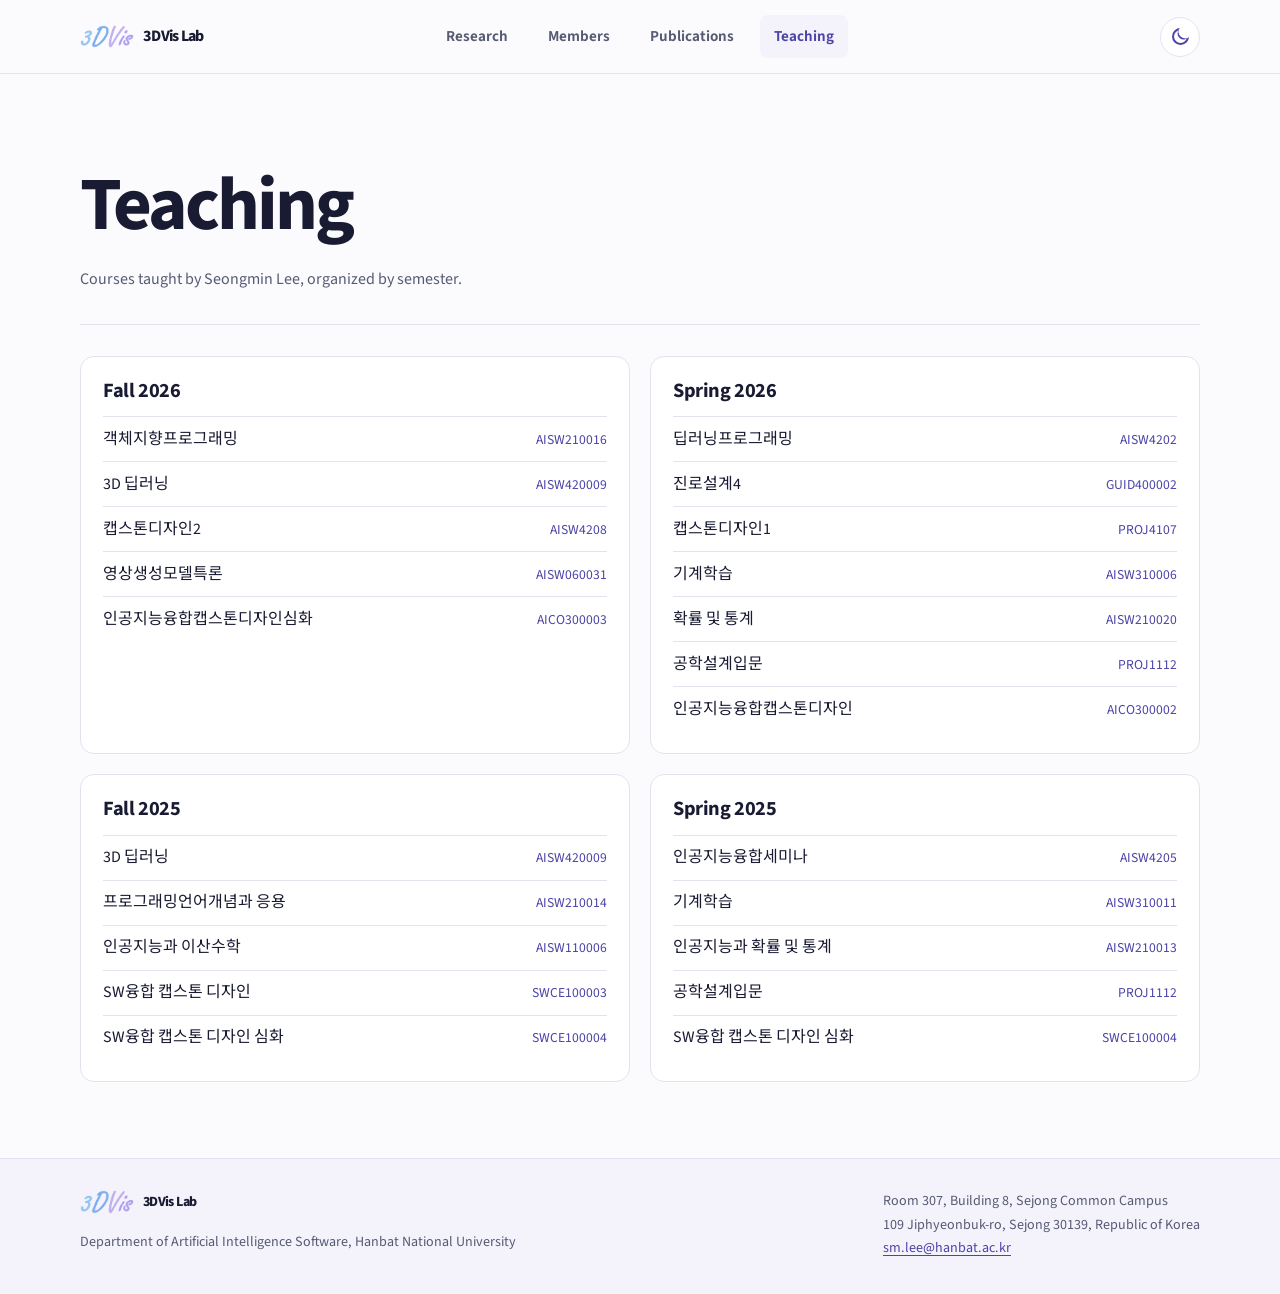
==== lectures.html @ ed3ed3d4 "Add Noto Sans KR and fix narrow mobile navigation" ====
<!doctype html>
<html lang="en" data-theme="light">
<head>
  <meta charset="utf-8">
  <meta name="viewport" content="width=device-width, initial-scale=1">
  <meta name="description" content="Courses taught by Seongmin Lee at Hanbat National University, organized by semester.">
  <meta name="theme-color" content="#fbfbfe">
  <title>Teaching | 3DVis Lab · Hanbat National University</title>
  <link rel="icon" href="./logo.png" type="image/png">
  <link rel="stylesheet" href="./site.css?v=source-sans-3-2">
  <script>try{if(localStorage.getItem('3dvis-theme')==='dark')document.documentElement.dataset.theme='dark'}catch{}</script>
  <script src="./site.js?v=en-1" defer></script>
</head>
<body>
  <a class="skip" href="#main">Skip to main content</a>
  <header class="site-header">
    <div class="wrap header-inner">
      <a class="brand" href="./" aria-label="3DVis Lab home"><img src="./logo.png" alt="" width="59" height="26"><span>3DVis Lab</span></a>
      <nav class="primary-nav" aria-label="Main navigation"><a href="./research.html">Research</a><a href="./members.html">Members</a><a href="./publications.html">Publications</a><a href="./lectures.html" aria-current="page">Teaching</a></nav>
      <button class="theme-toggle" type="button" aria-label="Switch to dark theme" aria-pressed="false"><span aria-hidden="true" class="theme-icon"></span></button>
    </div>
  </header>
  <main id="main">
    <div class="wrap inner-page">
      <div class="page-heading"><h1>Teaching</h1><p>Courses taught by Seongmin Lee, organized by semester.</p></div>
      <div class="term-grid"><section class="term"><h2>Fall 2026</h2><ul><li><span lang="ko">객체지향프로그래밍</span><code>AISW210016</code></li><li><span lang="ko">3D 딥러닝</span><code>AISW420009</code></li><li><span lang="ko">캡스톤디자인2</span><code>AISW4208</code></li><li><span lang="ko">영상생성모델특론</span><code>AISW060031</code></li><li><span lang="ko">인공지능융합캡스톤디자인심화</span><code>AICO300003</code></li></ul></section><section class="term"><h2>Spring 2026</h2><ul><li><span lang="ko">딥러닝프로그래밍</span><code>AISW4202</code></li><li><span lang="ko">진로설계4</span><code>GUID400002</code></li><li><span lang="ko">캡스톤디자인1</span><code>PROJ4107</code></li><li><span lang="ko">기계학습</span><code>AISW310006</code></li><li><span lang="ko">확률 및 통계</span><code>AISW210020</code></li><li><span lang="ko">공학설계입문</span><code>PROJ1112</code></li><li><span lang="ko">인공지능융합캡스톤디자인</span><code>AICO300002</code></li></ul></section><section class="term"><h2>Fall 2025</h2><ul><li><span lang="ko">3D 딥러닝</span><code>AISW420009</code></li><li><span lang="ko">프로그래밍언어개념과 응용</span><code>AISW210014</code></li><li><span lang="ko">인공지능과 이산수학</span><code>AISW110006</code></li><li><span lang="ko">SW융합 캡스톤 디자인</span><code>SWCE100003</code></li><li><span lang="ko">SW융합 캡스톤 디자인 심화</span><code>SWCE100004</code></li></ul></section><section class="term"><h2>Spring 2025</h2><ul><li><span lang="ko">인공지능융합세미나</span><code>AISW4205</code></li><li><span lang="ko">기계학습</span><code>AISW310011</code></li><li><span lang="ko">인공지능과 확률 및 통계</span><code>AISW210013</code></li><li><span lang="ko">공학설계입문</span><code>PROJ1112</code></li><li><span lang="ko">SW융합 캡스톤 디자인 심화</span><code>SWCE100004</code></li></ul></section></div>
    </div></main>
  <footer class="site-footer" id="contact">
    <div class="wrap footer-inner">
      <div><a href="./" class="brand"><img src="./logo.png" alt="" width="59" height="26"><span>3DVis Lab</span></a><p>Department of Artificial Intelligence Software, Hanbat National University</p></div>
      <address>Room 307, Building 8, Sejong Common Campus<br>109 Jiphyeonbuk-ro, Sejong 30139, Republic of Korea<br><a href="mailto:sm.lee@hanbat.ac.kr">sm.lee@hanbat.ac.kr</a></address>
    </div>
  </footer>
</body>
</html>
---- site.css ----
/* Korean glyphs used by the current course and project titles. */
@font-face {
  font-family: "Noto Sans KR";
  src: url("./noto-sans-kr.woff2") format("woff2");
  font-style: normal;
  font-weight: 400 800;
  font-display: swap;
  unicode-range: U+1100-11FF, U+3130-318F, U+AC00-D7AF;
}

@font-face {
  font-family: "Source Sans 3";
  src: url("./source-sans-3.woff2") format("woff2");
  font-style: normal;
  font-weight: 200 900;
  font-display: swap;
}

:root {
  color-scheme: light;
  --page: #fbfbfe;
  --surface: #fff;
  --panel: #f4f3fc;
  --accent-panel: #eae5fc;
  --ink: #191b32;
  --muted: #565b73;
  --line: #e2e3ef;
  --accent: #4c44a8;
  --accent-strong: #433a98;
  --primary-fg: #fff;
  --gradient: linear-gradient(100deg,#386bb5,#6743ad 92%);
  --focus: #644dcc;
  --header: rgba(251,251,254,.94);
}
:root[data-theme="dark"] {
  color-scheme: dark;
  --page: #141525;
  --surface: #1c1e33;
  --panel: #22233b;
  --accent-panel: #30294d;
  --ink: #f3f2ff;
  --muted: #b9bbd2;
  --line: #343750;
  --accent: #c8bafc;
  --accent-strong: #aea0ee;
  --primary-fg: #1e183a;
  --gradient: linear-gradient(100deg,#9dc8ff,#c0a5ff 92%);
  --focus: #a9a1f6;
  --header: rgba(20,21,37,.94);
}
* { box-sizing: border-box; }
[hidden] { display: none !important; }
html { scroll-padding-top: 90px; }
body { margin: 0; min-height: 100vh; display: flex; flex-direction: column; background: var(--page); color: var(--ink); font: 1rem/1.65 "Source Sans 3", "Noto Sans KR", "Apple SD Gothic Neo", "Malgun Gothic", sans-serif; }
main { flex: 1; }
img { display: block; max-width: 100%; }
button, input, select { font: inherit; }
button { cursor: pointer; }
a { color: var(--accent); text-underline-offset: .22em; }
a:hover { color: var(--accent-strong); }
:focus-visible { outline: 3px solid var(--focus); outline-offset: 4px; }
h1,h2,h3,p { margin: 0; }
h1,h2,h3 { line-height: 1.22; letter-spacing: -.02em; }
h2 { font-size: clamp(1.42rem, 2.8vw, 1.9rem); }
.wrap { width: min(1120px, calc(100% - 80px)); margin-inline: auto; }
.skip { position: absolute; z-index: 10; left: 1rem; top: 1rem; transform: translateY(-160%); padding: .65rem 1rem; background: var(--surface); }
.skip:focus { transform: none; }
.site-header { position: sticky; top: 0; z-index: 2; background: var(--header); border-bottom: 1px solid var(--line); backdrop-filter: blur(12px); }
.header-inner { min-height: 73px; display: grid; grid-template-columns: 1fr auto 1fr; align-items: center; gap: 24px; }
.brand { display: inline-flex; align-items: center; justify-self: start; gap: 9px; width: max-content; color: var(--ink); font-weight: 750; text-decoration: none; letter-spacing: -.045em; white-space: nowrap; }
.brand img { width: 54px; height: auto; }
.primary-nav { display: flex; align-items: center; gap: 12px; }
.primary-nav a { padding: 9px 14px; border-radius: 8px; color: var(--muted); font-size: .95rem; font-weight: 650; text-decoration: none; white-space: nowrap; }
.primary-nav a:hover,.primary-nav a[aria-current] { background: var(--panel); color: var(--accent); }
.theme-toggle { justify-self: end; width: 40px; height: 40px; display: grid; place-items: center; border: 1px solid var(--line); border-radius: 50%; background: var(--surface); color: var(--accent); }
.theme-toggle:hover { background: var(--panel); }
.theme-icon { width: 17px; height: 17px; border: 2px solid currentColor; border-radius: 50%; position: relative; }
[data-theme="light"] .theme-icon::after { content: ""; position: absolute; inset: -5px -4px 3px 4px; border-radius: 50%; background: var(--surface); border-bottom: 2px solid currentColor; transform: rotate(41deg); }
[data-theme="light"] .theme-toggle:hover .theme-icon::after { background: var(--panel); }
[data-theme="dark"] .theme-icon { width: 11px; height: 11px; box-shadow: 0 -9px 0 -4px, 0 9px 0 -4px, 9px 0 0 -4px,-9px 0 0 -4px,6px 6px 0 -4px,-6px 6px 0 -4px,6px -6px 0 -4px,-6px -6px 0 -4px; }
.hero { display: grid; grid-template-columns: 1fr .99fr; align-items: center; gap: clamp(24px,4.4vw,62px); padding-block: clamp(60px,7vw,104px) clamp(54px,7vw,90px); }
.hero-content { padding-block: .75rem; }
.eyebrow { display: flex; align-items: center; gap: 10px; margin-bottom: 1rem; color: var(--accent); font-size: .82rem; font-weight: 750; letter-spacing: .115em; text-transform: uppercase; }
.rule { width: 26px; height: 2px; background: var(--accent-strong); }
.hero h1 { font-size: clamp(3.1rem,6.75vw,6.45rem); line-height: .975; letter-spacing: -.05em; font-weight: 700; }
.hero h1 span { color: var(--accent); background: var(--gradient); -webkit-background-clip: text; background-clip: text; -webkit-text-fill-color: transparent; }
.hero-copy { max-width: 31rem; margin-top: 1.6rem; color: var(--muted); font-size: clamp(1rem,1.2vw,1.125rem); word-break: keep-all; }
.hero-actions { margin-top: 1.6rem; display: flex; flex-wrap: wrap; gap: 10px; }
.button { display: inline-flex; align-items: center; justify-content: center; min-height: 44px; padding: .6rem 1.08rem; border: 1px solid var(--line); border-radius: 8px; background: var(--surface); color: var(--ink); font-size: .94rem; font-weight: 700; text-decoration: none; }
.button:hover { background: var(--panel); }
.button-primary { color: var(--primary-fg); background: var(--accent); border-color: transparent; }
.button-primary:hover { color: var(--primary-fg); background: var(--accent-strong); }
.hero-art { overflow: hidden; border-radius: 20px; border: 1px solid var(--line); background: var(--panel); }
.hero-art img { width: 100%; height: auto; }
[data-theme="dark"] .hero-art img { filter: brightness(.85) saturate(.92); }
.home-section { padding-block: 33px 42px; border-top: 1px solid var(--line); }
.section-head { display: flex; gap: 1rem; justify-content: space-between; align-items: baseline; margin-bottom: 22px; }
.text-link { font-size: .9rem; font-weight: 700; color: var(--accent); text-underline-offset: .25em; text-decoration: none; }
.text-link:hover { text-decoration: underline; }
.research-grid { display: grid; grid-template-columns: repeat(3,minmax(0,1fr)); gap: 18px; }
.research-card,.feature-card,.term,.profile,.student-card { border: 1px solid var(--line); border-radius: 14px; background: var(--surface); overflow: hidden; }
.research-card img,.feature-card img { width: 100%; height: auto; aspect-ratio: 2.24; object-fit: cover; }
.research-card > div,.feature-card > div { padding: 17px 18px 20px; }
.research-card h2,.research-card h3,.feature-card h3 { font-size: 1.13rem; }
.research-card h2 + p,.research-card h3 + p { color: var(--muted); font-size: .95rem; margin-top: .5rem; word-break: keep-all; }
.overline { color: var(--accent); margin-bottom: .4rem; font-size: .8rem; letter-spacing: .035em; font-weight: 700; }
.feature-card h3 a { color: var(--ink); text-decoration: none; }
.feature-card h3 a:hover { color: var(--accent); text-decoration: underline; }
.home-bottom { display: grid; grid-template-columns: 1.55fr 1fr; align-items: start; gap: 36px; }
.news-list,.student-grid,.term ul { margin: 0; padding: 0; list-style: none; }
.news-list li { display: grid; grid-template-columns: 78px 1fr; align-items: baseline; gap: 1rem; padding-block: 10px; border-bottom: 1px solid var(--line); }
.news-list time { color: var(--accent); font-weight: 700; font-size: .9rem; }
.callout { padding: 24px; background: var(--panel); border: 1px solid var(--line); border-radius: 14px; }
.callout h2 { font-size: 1.25rem; }
.callout p { margin-block: .65rem; color: var(--muted); }
.site-footer { margin-top: 32px; border-top: 1px solid var(--line); background: var(--panel); color: var(--muted); }
.footer-inner { display: flex; align-items: start; justify-content: space-between; gap: 24px; padding-block: 31px 34px; font-size: .88rem; }
.footer-inner p { margin-top: .55rem; }
.footer-inner address { font-style: normal; }
.inner-page { padding-block: clamp(46px,7vw,86px) 44px; }
.page-heading { padding-bottom: 31px; margin-bottom: 31px; border-bottom: 1px solid var(--line); }
.page-heading .eyebrow { margin-bottom: .55rem; }
.page-heading h1 { font-size: clamp(2.55rem,6vw,4.7rem); letter-spacing: -.04em; }
.page-heading > p:last-child { margin-top: .9rem; max-width: 46rem; color: var(--muted); word-break: keep-all; }
.project-section,.team-section { margin-top: 39px; }
.project-section > h2,.subhead { margin-bottom: .9rem; font-size: 1.38rem; }
.callout.project-section > h2 { margin-bottom: 0; }
.profile { padding: clamp(19px,4vw,35px); }
.profile-header { display: flex; align-items: center; gap: clamp(12px,3vw,30px); }
.profile-photo { flex: 0 0 auto; width: clamp(74px,20vw,148px); height: auto; border: 1px solid var(--line); border-radius: 10px; }
.profile-header h3 + p { margin-top: .45rem; }
.profile-bio { margin-top: clamp(18px,3vw,28px); padding-top: clamp(16px,2.75vw,24px); border-top: 1px solid var(--line); }
.profile h3 { font-size: 2.1rem; }

.profile p + p { margin-top: .6rem; }
.inline-links { display: flex; flex-wrap: wrap; gap: .55rem 1rem; margin-top: .8rem; font-weight: 650; font-size: .9rem; }
.profile details { margin-top: .9rem; }
.profile summary { cursor: pointer; color: var(--accent); font-size: .85rem; font-weight: 750; letter-spacing: .015em; }
.profile-records { list-style: none; padding: 0; padding-inline-start: 1.25rem; margin: .2rem 0 1.12rem; }
.profile-records li { display: flex; flex-wrap: wrap; align-items: baseline; justify-content: space-between; gap: .15rem 1rem; padding-block: .55rem; }
.profile-records li + li { border-top: 1px solid var(--line); }
.profile-date { margin-left: auto; color: var(--muted); font-size: .9rem; white-space: nowrap; }
.student-grid { display: grid; grid-template-columns: repeat(3,minmax(0,1fr)); gap: 12px; }
.student-card { display: flex; gap: .85rem; align-items: center; padding: .85rem 1rem; }
.student-card p { color: var(--muted); font-size: .88rem; margin-top: .2rem; }
.monogram { display: grid; place-items: center; flex: 0 0 42px; height: 42px; border-radius: 50%; color: var(--accent); background: var(--accent-panel); font-size: 1rem; font-weight: 750; }
.term-grid { display: grid; grid-template-columns: repeat(2,minmax(0,1fr)); gap: 20px; }
.term { padding: 22px; }
.term h2 { font-size: 1.27rem; margin-bottom: .8rem; }
.term li { display: flex; gap: .7rem; justify-content: space-between; align-items: baseline; padding-block: .55rem; border-top: 1px solid var(--line); }
.term code { font-family: inherit; font-variant-numeric: tabular-nums; color: var(--accent); font-size: .85rem; white-space: nowrap; }
.publication-controls { padding: 20px; background: var(--surface); border: 1px solid var(--line); border-radius: 13px; }
.control-grid { display: grid; grid-template-columns: minmax(0,2.4fr) repeat(3,minmax(0,1fr)); gap: 12px; }
.control-grid label,.topic-field legend { color: var(--muted); font-weight: 700; font-size: .9rem; }
.control-grid input,.control-grid select { width: 100%; min-height: 43px; display: block; margin-top: .25rem; background: var(--page); color: var(--ink); border: 1px solid var(--line); border-radius: 7px; padding: .5rem .65rem; font-size: .93rem; }
.control-grid select { appearance: none; padding-right: 1.75rem; background-image: linear-gradient(45deg,transparent 50%,var(--muted) 50%),linear-gradient(135deg,var(--muted) 50%,transparent 50%); background-position: calc(100% - 13px) 52%,calc(100% - 8px) 52%; background-size: 5px 5px; background-repeat: no-repeat; }
.topic-field { margin: 14px 0 0; padding: 0; border: 0; }
.chips { display: flex; flex-wrap: wrap; gap: 7px; margin-top: .35rem; }
.chips button { background: var(--panel); color: var(--ink); padding: .33rem .72rem; border: 1px solid var(--line); border-radius: 30px; font-size: .88rem; font-weight: 650; }
.chips button:hover { color: var(--accent); border-color: var(--accent); }
.chips button[aria-pressed="true"] { color: var(--primary-fg); background: var(--accent); border-color: var(--accent); }
.results-header { min-height: 52px; display: flex; gap: 1rem; justify-content: space-between; align-items: center; color: var(--muted); font-size: .9rem; }
#publication-reset { background: none; border: 0; padding: .35rem 0; }
.publication-group h2 { margin-block: .6rem .65rem; font-size: 1.28rem; }
.publication-group + .publication-group { margin-top: 28px; }
.publication-record { display: grid; grid-template-columns: 135px minmax(0,1fr); align-items: start; gap: 17px; padding: 17px 0; border-top: 1px solid var(--line); }
.publication-record img { width: 100%; height: auto; border: 1px solid var(--line); border-radius: 8px; }
.publication-record h3 { font-size: 1.14rem; line-height: 1.35; overflow-wrap: anywhere; }
.publication-record h3 a { color: var(--ink); text-decoration: none; }
.publication-record h3 a:hover { color: var(--accent); text-decoration: underline; }
.publication-record p { margin-top: .28rem; font-size: .94rem; color: var(--muted); overflow-wrap: anywhere; }
.publication-note { color: var(--muted); margin-top: 24px; font-size: .88rem; }
.publication-tags { display: flex; flex-wrap: wrap; gap: .4rem; margin-top: .6rem; align-items: center; }
.tag { padding: .08rem .48rem; border-radius: 6px; background: var(--panel); color: var(--accent); font-size: .79rem; font-weight: 700; }
.publication-tags a { margin-left: .24rem; font-size: .88rem; font-weight: 680; }
.empty { padding: 24px; background: var(--panel); border-radius: 12px; color: var(--muted); }
@media (max-width: 850px) {
 .wrap { width: min(1120px,calc(100% - 48px)); }
 .hero { gap: 25px; padding-block: 56px; }
 .hero h1 { font-size: clamp(3.05rem,8vw,5rem); }
 .research-grid { gap: 13px; }
 .home-bottom { gap: 24px; }
}
@media (max-width: 640px) {
 .wrap { width: calc(100% - 32px); }
 .header-inner { grid-template-columns: 1fr auto; gap: 0 12px; min-height: 0; padding-top: 9px; }
 .primary-nav { grid-row: 2; grid-column: 1 / -1; display: flex; flex-wrap: wrap; justify-content: space-between; gap: 2px; margin-block: 4px 7px; text-align: center; }
 .primary-nav a { font-size: .9375rem; padding: 7px 3px; }
 .theme-toggle { grid-column: 2; grid-row: 1; }
 .hero { display: flex; flex-direction: column; align-items: stretch; gap: 23px; padding-block: 36px 33px; }
 .hero-content { padding: 0; }
 .hero h1 { font-size: clamp(3.15rem,12.5vw,4.85rem); }
 .hero-copy { margin-top: 1rem; }
 .hero-actions { margin-top: 1.1rem; }
 .hero-art img { aspect-ratio: 1.52; object-fit: cover; }
 .research-grid,.term-grid,.home-bottom { grid-template-columns: 1fr; }
 .student-grid { grid-template-columns: repeat(2,minmax(0,1fr)); }
 .research-all { grid-template-columns: 1fr; }
 .footer-inner { flex-direction: column; gap: 12px; }
 .control-grid { grid-template-columns: repeat(3,minmax(0,1fr)); gap: 8px; }
 .control-grid label:first-child { grid-column: 1/-1; }
 .publication-controls { padding: 13px; }
 .publication-record { grid-template-columns: 85px minmax(0,1fr); gap: 10px; }
 .publication-record h3 { font-size: 1rem; }
 .publication-record p { font-size: .88rem; }
}
@media (max-width: 365px) {
 .student-grid { grid-template-columns: 1fr; }
 .term li { flex-wrap: wrap; gap: .25rem; }
 .publication-record { grid-template-columns: 70px minmax(0,1fr); }
}
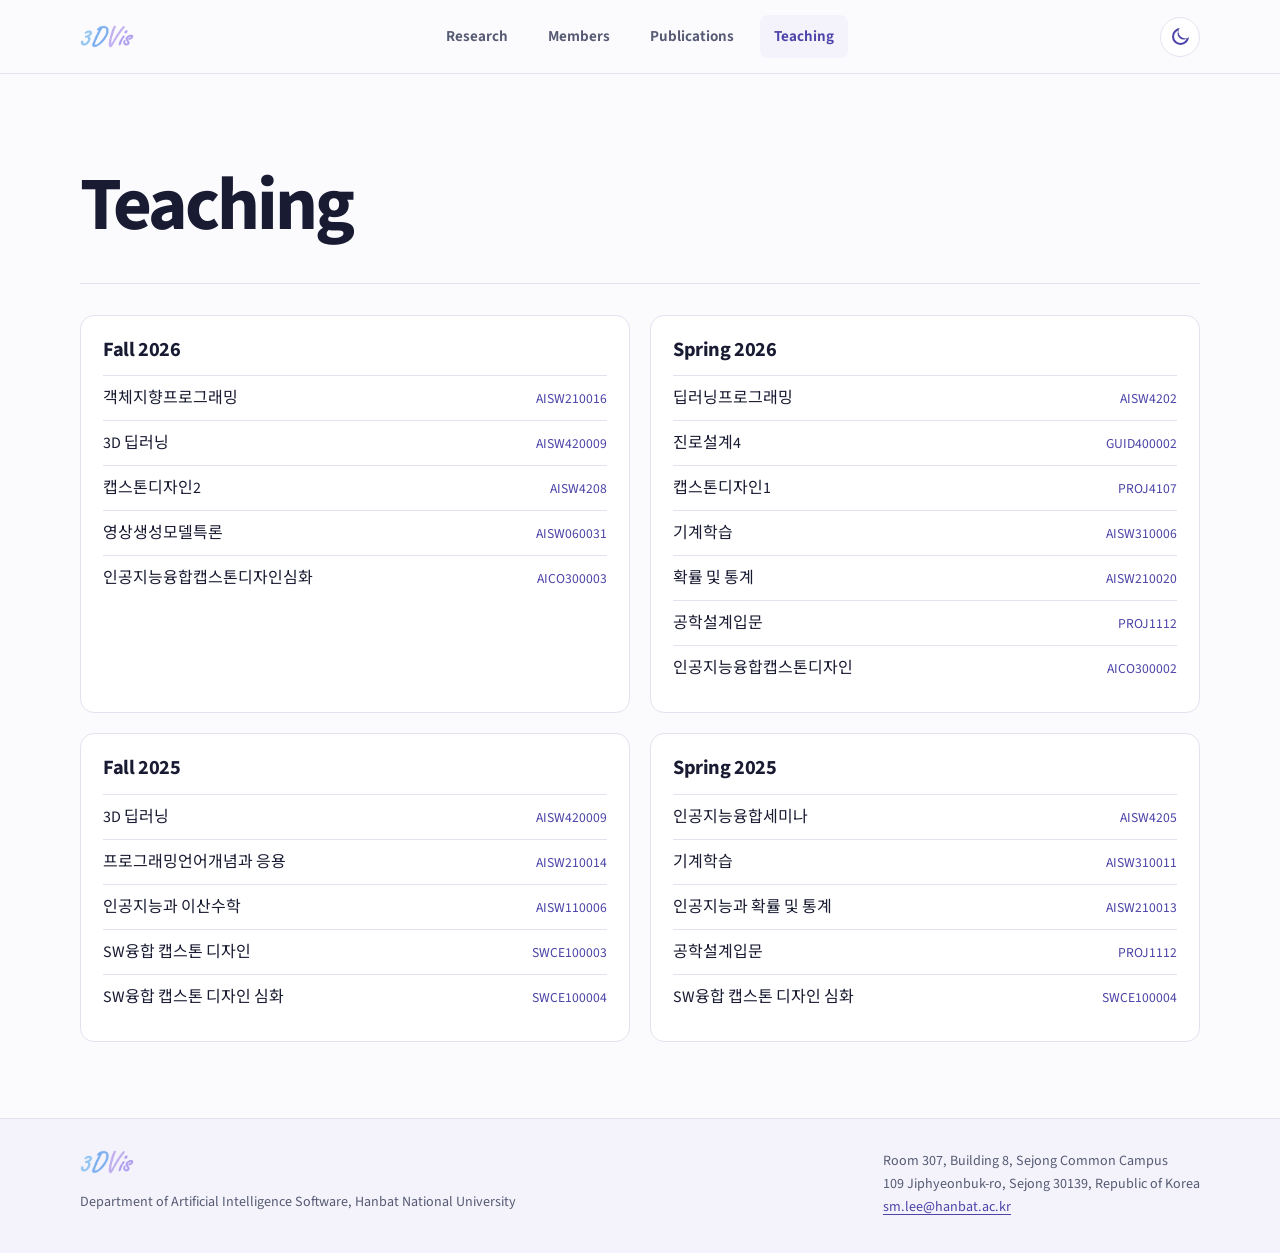
==== commit 152306b6: "Simplify page headings and add Korean student names" ====
--- a/lectures.html
+++ b/lectures.html
@@ -7,7 +7,7 @@
   <meta name="theme-color" content="#fbfbfe">
   <title>Teaching | 3DVis Lab · Hanbat National University</title>
   <link rel="icon" href="./logo.png" type="image/png">
-  <link rel="stylesheet" href="./site.css?v=source-sans-3-2">
+  <link rel="stylesheet" href="./site.css?v=source-sans-3-4">
   <script>try{if(localStorage.getItem('3dvis-theme')==='dark')document.documentElement.dataset.theme='dark'}catch{}</script>
   <script src="./site.js?v=en-1" defer></script>
 </head>
@@ -15,19 +15,19 @@
   <a class="skip" href="#main">Skip to main content</a>
   <header class="site-header">
     <div class="wrap header-inner">
-      <a class="brand" href="./" aria-label="3DVis Lab home"><img src="./logo.png" alt="" width="59" height="26"><span>3DVis Lab</span></a>
+      <a class="brand" href="./" aria-label="3DVis Lab home"><img src="./logo.png" alt="" width="59" height="26"></a>
       <nav class="primary-nav" aria-label="Main navigation"><a href="./research.html">Research</a><a href="./members.html">Members</a><a href="./publications.html">Publications</a><a href="./lectures.html" aria-current="page">Teaching</a></nav>
       <button class="theme-toggle" type="button" aria-label="Switch to dark theme" aria-pressed="false"><span aria-hidden="true" class="theme-icon"></span></button>
     </div>
   </header>
   <main id="main">
     <div class="wrap inner-page">
-      <div class="page-heading"><h1>Teaching</h1><p>Courses taught by Seongmin Lee, organized by semester.</p></div>
+      <div class="page-heading"><h1>Teaching</h1></div>
       <div class="term-grid"><section class="term"><h2>Fall 2026</h2><ul><li><span lang="ko">객체지향프로그래밍</span><code>AISW210016</code></li><li><span lang="ko">3D 딥러닝</span><code>AISW420009</code></li><li><span lang="ko">캡스톤디자인2</span><code>AISW4208</code></li><li><span lang="ko">영상생성모델특론</span><code>AISW060031</code></li><li><span lang="ko">인공지능융합캡스톤디자인심화</span><code>AICO300003</code></li></ul></section><section class="term"><h2>Spring 2026</h2><ul><li><span lang="ko">딥러닝프로그래밍</span><code>AISW4202</code></li><li><span lang="ko">진로설계4</span><code>GUID400002</code></li><li><span lang="ko">캡스톤디자인1</span><code>PROJ4107</code></li><li><span lang="ko">기계학습</span><code>AISW310006</code></li><li><span lang="ko">확률 및 통계</span><code>AISW210020</code></li><li><span lang="ko">공학설계입문</span><code>PROJ1112</code></li><li><span lang="ko">인공지능융합캡스톤디자인</span><code>AICO300002</code></li></ul></section><section class="term"><h2>Fall 2025</h2><ul><li><span lang="ko">3D 딥러닝</span><code>AISW420009</code></li><li><span lang="ko">프로그래밍언어개념과 응용</span><code>AISW210014</code></li><li><span lang="ko">인공지능과 이산수학</span><code>AISW110006</code></li><li><span lang="ko">SW융합 캡스톤 디자인</span><code>SWCE100003</code></li><li><span lang="ko">SW융합 캡스톤 디자인 심화</span><code>SWCE100004</code></li></ul></section><section class="term"><h2>Spring 2025</h2><ul><li><span lang="ko">인공지능융합세미나</span><code>AISW4205</code></li><li><span lang="ko">기계학습</span><code>AISW310011</code></li><li><span lang="ko">인공지능과 확률 및 통계</span><code>AISW210013</code></li><li><span lang="ko">공학설계입문</span><code>PROJ1112</code></li><li><span lang="ko">SW융합 캡스톤 디자인 심화</span><code>SWCE100004</code></li></ul></section></div>
     </div></main>
   <footer class="site-footer" id="contact">
     <div class="wrap footer-inner">
-      <div><a href="./" class="brand"><img src="./logo.png" alt="" width="59" height="26"><span>3DVis Lab</span></a><p>Department of Artificial Intelligence Software, Hanbat National University</p></div>
+      <div><a href="./" class="brand" aria-label="3DVis Lab home"><img src="./logo.png" alt="" width="59" height="26"></a><p>Department of Artificial Intelligence Software, Hanbat National University</p></div>
       <address>Room 307, Building 8, Sejong Common Campus<br>109 Jiphyeonbuk-ro, Sejong 30139, Republic of Korea<br><a href="mailto:sm.lee@hanbat.ac.kr">sm.lee@hanbat.ac.kr</a></address>
     </div>
   </footer>
--- a/site.css
+++ b/site.css
@@ -1,7 +1,7 @@
-/* Korean glyphs used by the current course and project titles. */
+/* Korean glyphs used by current titles and student names. */
 @font-face {
   font-family: "Noto Sans KR";
-  src: url("./noto-sans-kr.woff2") format("woff2");
+  src: url("./noto-sans-kr.woff2?v=2") format("woff2");
   font-style: normal;
   font-weight: 400 800;
   font-display: swap;
@@ -121,7 +121,6 @@
 .page-heading { padding-bottom: 31px; margin-bottom: 31px; border-bottom: 1px solid var(--line); }
 .page-heading .eyebrow { margin-bottom: .55rem; }
 .page-heading h1 { font-size: clamp(2.55rem,6vw,4.7rem); letter-spacing: -.04em; }
-.page-heading > p:last-child { margin-top: .9rem; max-width: 46rem; color: var(--muted); word-break: keep-all; }
 .project-section,.team-section { margin-top: 39px; }
 .project-section > h2,.subhead { margin-bottom: .9rem; font-size: 1.38rem; }
 .callout.project-section > h2 { margin-bottom: 0; }
@@ -135,14 +134,16 @@
 .profile p + p { margin-top: .6rem; }
 .inline-links { display: flex; flex-wrap: wrap; gap: .55rem 1rem; margin-top: .8rem; font-weight: 650; font-size: .9rem; }
 .profile details { margin-top: .9rem; }
-.profile summary { cursor: pointer; color: var(--accent); font-size: .85rem; font-weight: 750; letter-spacing: .015em; }
+.profile summary { cursor: pointer; color: var(--accent); font-size: 1rem; font-weight: 750; letter-spacing: .015em; }
 .profile-records { list-style: none; padding: 0; padding-inline-start: 1.25rem; margin: .2rem 0 1.12rem; }
 .profile-records li { display: flex; flex-wrap: wrap; align-items: baseline; justify-content: space-between; gap: .15rem 1rem; padding-block: .55rem; }
 .profile-records li + li { border-top: 1px solid var(--line); }
 .profile-date { margin-left: auto; color: var(--muted); font-size: .9rem; white-space: nowrap; }
 .student-grid { display: grid; grid-template-columns: repeat(3,minmax(0,1fr)); gap: 12px; }
 .student-card { display: flex; gap: .85rem; align-items: center; padding: .85rem 1rem; }
-.student-card p { color: var(--muted); font-size: .88rem; margin-top: .2rem; }
+.student-card p, .student-name-ko { color: var(--muted); font-size: .88rem; }
+.student-card p { margin-top: .2rem; }
+.student-name-ko { margin-inline-start: .25em; font-weight: 400; letter-spacing: normal; white-space: nowrap; }
 .monogram { display: grid; place-items: center; flex: 0 0 42px; height: 42px; border-radius: 50%; color: var(--accent); background: var(--accent-panel); font-size: 1rem; font-weight: 750; }
 .term-grid { display: grid; grid-template-columns: repeat(2,minmax(0,1fr)); gap: 20px; }
 .term { padding: 22px; }
@@ -185,7 +186,7 @@
  .wrap { width: calc(100% - 32px); }
  .header-inner { grid-template-columns: 1fr auto; gap: 0 12px; min-height: 0; padding-top: 9px; }
  .primary-nav { grid-row: 2; grid-column: 1 / -1; display: flex; flex-wrap: wrap; justify-content: space-between; gap: 2px; margin-block: 4px 7px; text-align: center; }
- .primary-nav a { font-size: .9375rem; padding: 7px 3px; }
+ .primary-nav a { font-size: .9375rem; padding: 7px 0; }
  .theme-toggle { grid-column: 2; grid-row: 1; }
  .hero { display: flex; flex-direction: column; align-items: stretch; gap: 23px; padding-block: 36px 33px; }
  .hero-content { padding: 0; }
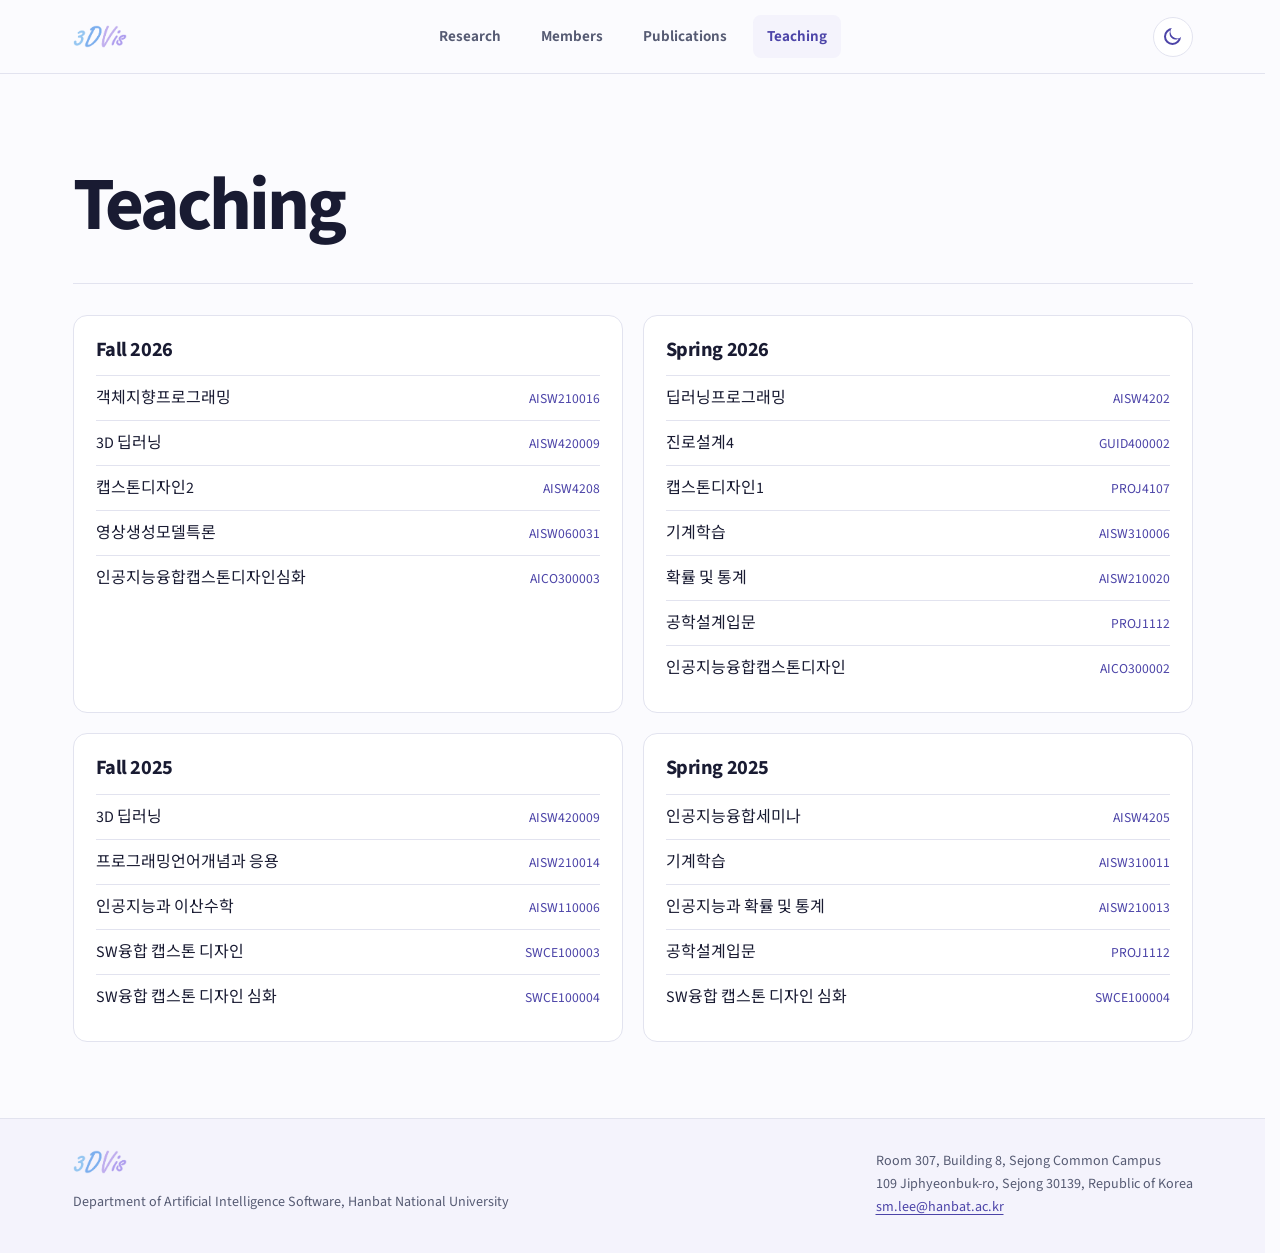
==== commit 512e4f12: "Stabilize navigation and match project card to the active theme" ====
--- a/lectures.html
+++ b/lectures.html
@@ -7,7 +7,7 @@
   <meta name="theme-color" content="#fbfbfe">
   <title>Teaching | 3DVis Lab · Hanbat National University</title>
   <link rel="icon" href="./logo.png" type="image/png">
-  <link rel="stylesheet" href="./site.css?v=source-sans-3-4">
+  <link rel="stylesheet" href="./site.css?v=header-stable-1">
   <script>try{if(localStorage.getItem('3dvis-theme')==='dark')document.documentElement.dataset.theme='dark'}catch{}</script>
   <script src="./site.js?v=en-1" defer></script>
 </head>
--- a/site.css
+++ b/site.css
@@ -1,7 +1,7 @@
 /* Korean glyphs used by current titles and student names. */
 @font-face {
   font-family: "Noto Sans KR";
-  src: url("./noto-sans-kr.woff2?v=2") format("woff2");
+  src: url("./noto-sans-kr.woff2?v=4") format("woff2");
   font-style: normal;
   font-weight: 400 800;
   font-display: swap;
@@ -50,7 +50,7 @@
 }
 * { box-sizing: border-box; }
 [hidden] { display: none !important; }
-html { scroll-padding-top: 90px; }
+html { scroll-padding-top: 90px; scrollbar-gutter: stable; }
 body { margin: 0; min-height: 100vh; display: flex; flex-direction: column; background: var(--page); color: var(--ink); font: 1rem/1.65 "Source Sans 3", "Noto Sans KR", "Apple SD Gothic Neo", "Malgun Gothic", sans-serif; }
 main { flex: 1; }
 img { display: block; max-width: 100%; }
@@ -80,10 +80,13 @@
 [data-theme="dark"] .theme-icon { width: 11px; height: 11px; box-shadow: 0 -9px 0 -4px, 0 9px 0 -4px, 9px 0 0 -4px,-9px 0 0 -4px,6px 6px 0 -4px,-6px 6px 0 -4px,6px -6px 0 -4px,-6px -6px 0 -4px; }
 .hero { display: grid; grid-template-columns: 1fr .99fr; align-items: center; gap: clamp(24px,4.4vw,62px); padding-block: clamp(60px,7vw,104px) clamp(54px,7vw,90px); }
 .hero-content { padding-block: .75rem; }
+.hero .hero-intro .hero-copy { margin-top: 0; }
+@media (min-width: 641px) { .hero-intro { margin-top: 2.5rem; } }
+.hero-fields { margin: .65rem 0 0; padding-inline-start: 1.3em; color: var(--ink); }
 .eyebrow { display: flex; align-items: center; gap: 10px; margin-bottom: 1rem; color: var(--accent); font-size: .82rem; font-weight: 750; letter-spacing: .115em; text-transform: uppercase; }
 .rule { width: 26px; height: 2px; background: var(--accent-strong); }
 .hero h1 { font-size: clamp(3.1rem,6.75vw,6.45rem); line-height: .975; letter-spacing: -.05em; font-weight: 700; }
-.hero h1 span { color: var(--accent); background: var(--gradient); -webkit-background-clip: text; background-clip: text; -webkit-text-fill-color: transparent; }
+.hero h1 span { padding-inline-end: .08em; color: var(--accent); background: var(--gradient); -webkit-background-clip: text; background-clip: text; -webkit-text-fill-color: transparent; }
 .hero-copy { max-width: 31rem; margin-top: 1.6rem; color: var(--muted); font-size: clamp(1rem,1.2vw,1.125rem); word-break: keep-all; }
 .hero-actions { margin-top: 1.6rem; display: flex; flex-wrap: wrap; gap: 10px; }
 .button { display: inline-flex; align-items: center; justify-content: center; min-height: 44px; padding: .6rem 1.08rem; border: 1px solid var(--line); border-radius: 8px; background: var(--surface); color: var(--ink); font-size: .94rem; font-weight: 700; text-decoration: none; }
@@ -100,15 +103,23 @@
 .research-grid { display: grid; grid-template-columns: repeat(3,minmax(0,1fr)); gap: 18px; }
 .research-card,.feature-card,.term,.profile,.student-card { border: 1px solid var(--line); border-radius: 14px; background: var(--surface); overflow: hidden; }
 .research-card img,.feature-card img { width: 100%; height: auto; aspect-ratio: 2.24; object-fit: cover; }
+.research-figure { display: block; background: #fff; }
+.research-figure:focus-visible { outline-offset: -4px; }
+.research-figure img { aspect-ratio: 1.55; object-fit: contain; }
 .research-card > div,.feature-card > div { padding: 17px 18px 20px; }
 .research-card h2,.research-card h3,.feature-card h3 { font-size: 1.13rem; }
 .research-card h2 + p,.research-card h3 + p { color: var(--muted); font-size: .95rem; margin-top: .5rem; word-break: keep-all; }
 .overline { color: var(--accent); margin-bottom: .4rem; font-size: .8rem; letter-spacing: .035em; font-weight: 700; }
 .feature-card h3 a { color: var(--ink); text-decoration: none; }
 .feature-card h3 a:hover { color: var(--accent); text-decoration: underline; }
-.home-bottom { display: grid; grid-template-columns: 1.55fr 1fr; align-items: start; gap: 36px; }
+.home-bottom { display: grid; grid-template-columns: 1.55fr 1fr; gap: 36px; }
 .news-list,.student-grid,.term ul { margin: 0; padding: 0; list-style: none; }
 .news-list li { display: grid; grid-template-columns: 78px 1fr; align-items: baseline; gap: 1rem; padding-block: 10px; border-bottom: 1px solid var(--line); }
+.news-heading-link { color: var(--ink); text-underline-offset: .18em; }
+.news-heading-link:hover { color: var(--accent); }
+.news-archive li { padding-block: 15px; }
+.news-archive h2 { font-size: 1.1rem; }
+.news-archive p { margin-top: .25rem; color: var(--muted); }
 .news-list time { color: var(--accent); font-weight: 700; font-size: .9rem; }
 .callout { padding: 24px; background: var(--panel); border: 1px solid var(--line); border-radius: 14px; }
 .callout h2 { font-size: 1.25rem; }
@@ -123,6 +134,10 @@
 .page-heading h1 { font-size: clamp(2.55rem,6vw,4.7rem); letter-spacing: -.04em; }
 .project-section,.team-section { margin-top: 39px; }
 .project-section > h2,.subhead { margin-bottom: .9rem; font-size: 1.38rem; }
+.project-section > .callout + .callout { margin-top: 12px; }
+.project-list { background: var(--surface); }
+.project-list article + article { margin-top: 16px; padding-top: 16px; border-top: 1px solid var(--line); }
+.project-list p { margin-block-end: 0; }
 .callout.project-section > h2 { margin-bottom: 0; }
 .profile { padding: clamp(19px,4vw,35px); }
 .profile-header { display: flex; align-items: center; gap: clamp(12px,3vw,30px); }
@@ -150,29 +165,68 @@
 .term h2 { font-size: 1.27rem; margin-bottom: .8rem; }
 .term li { display: flex; gap: .7rem; justify-content: space-between; align-items: baseline; padding-block: .55rem; border-top: 1px solid var(--line); }
 .term code { font-family: inherit; font-variant-numeric: tabular-nums; color: var(--accent); font-size: .85rem; white-space: nowrap; }
-.publication-controls { padding: 20px; background: var(--surface); border: 1px solid var(--line); border-radius: 13px; }
-.control-grid { display: grid; grid-template-columns: minmax(0,2.4fr) repeat(3,minmax(0,1fr)); gap: 12px; }
-.control-grid label,.topic-field legend { color: var(--muted); font-weight: 700; font-size: .9rem; }
-.control-grid input,.control-grid select { width: 100%; min-height: 43px; display: block; margin-top: .25rem; background: var(--page); color: var(--ink); border: 1px solid var(--line); border-radius: 7px; padding: .5rem .65rem; font-size: .93rem; }
-.control-grid select { appearance: none; padding-right: 1.75rem; background-image: linear-gradient(45deg,transparent 50%,var(--muted) 50%),linear-gradient(135deg,var(--muted) 50%,transparent 50%); background-position: calc(100% - 13px) 52%,calc(100% - 8px) 52%; background-size: 5px 5px; background-repeat: no-repeat; }
-.topic-field { margin: 14px 0 0; padding: 0; border: 0; }
+.publication-controls { padding: 20px; background: var(--surface); border: 1px solid var(--line); border-radius: 13px; display: flex; flex-wrap: wrap; align-items: center; gap: 10px; }
+.publication-controls .chips { margin: 0; align-items: center; padding: 5px; border: 1px solid var(--line); border-radius: 10px; }
+.publication-controls .chips button { border-radius: 6px; }
+#publication-types { margin-inline-start: auto; }
+.publications-page [data-type="Journal"] {
+  --type-fill: #eee7fa;
+  --type-ink: #59418c;
+  --type-border: #cabbeb;
+  --type-active: #67479a;
+}
+.publications-page [data-type="Conference"] {
+  --type-fill: #e4ebfc;
+  --type-ink: #294c87;
+  --type-border: #aabfe9;
+  --type-active: #355b9a;
+}
+.publications-page [data-type="Patent"] {
+  --type-fill: #e1f1fc;
+  --type-ink: #184e73;
+  --type-border: #a2cbe5;
+  --type-active: #235d83;
+}
+[data-theme="dark"] .publications-page [data-type="Journal"] {
+  --type-fill: #3b2f54;
+  --type-ink: #dccaff;
+  --type-border: #75639a;
+  --type-active: #bca7ec;
+}
+[data-theme="dark"] .publications-page [data-type="Conference"] {
+  --type-fill: #2b3a5b;
+  --type-ink: #b5cdfd;
+  --type-border: #586e9b;
+  --type-active: #95b5f0;
+}
+[data-theme="dark"] .publications-page [data-type="Patent"] {
+  --type-fill: #233c50;
+  --type-ink: #a8dcf9;
+  --type-border: #4f7492;
+  --type-active: #9fcef0;
+}
+@media (max-width: 640px) {
+  .publication-controls { gap: 6px; }
+  .publication-controls .chips { gap: 2px; padding: 3px; }
+  .publication-controls .chips button { padding: .35rem .36rem; }
+}
 .chips { display: flex; flex-wrap: wrap; gap: 7px; margin-top: .35rem; }
-.chips button { background: var(--panel); color: var(--ink); padding: .33rem .72rem; border: 1px solid var(--line); border-radius: 30px; font-size: .88rem; font-weight: 650; }
-.chips button:hover { color: var(--accent); border-color: var(--accent); }
-.chips button[aria-pressed="true"] { color: var(--primary-fg); background: var(--accent); border-color: var(--accent); }
+.chips button { background: var(--type-fill, var(--panel)); color: var(--type-ink, var(--ink)); padding: .33rem .72rem; border: 1px solid var(--type-border, var(--line)); border-radius: 30px; font-size: .88rem; font-weight: 650; }
+.chips button:hover { color: var(--type-ink, var(--accent)); border-color: var(--type-active, var(--accent)); }
+.chips button[aria-pressed="true"] { color: var(--primary-fg); background: var(--type-active, var(--accent)); border-color: var(--type-active, var(--accent)); }
 .results-header { min-height: 52px; display: flex; gap: 1rem; justify-content: space-between; align-items: center; color: var(--muted); font-size: .9rem; }
-#publication-reset { background: none; border: 0; padding: .35rem 0; }
 .publication-group h2 { margin-block: .6rem .65rem; font-size: 1.28rem; }
 .publication-group + .publication-group { margin-top: 28px; }
 .publication-record { display: grid; grid-template-columns: 135px minmax(0,1fr); align-items: start; gap: 17px; padding: 17px 0; border-top: 1px solid var(--line); }
-.publication-record img { width: 100%; height: auto; border: 1px solid var(--line); border-radius: 8px; }
+.publication-record img { width: 100%; height: auto; aspect-ratio: 3 / 2; object-fit: contain; background: #fff; border: 1px solid var(--line); border-radius: 8px; }
+.publication-record .publication-placeholder { object-fit: cover; background: #eceafb; }
 .publication-record h3 { font-size: 1.14rem; line-height: 1.35; overflow-wrap: anywhere; }
 .publication-record h3 a { color: var(--ink); text-decoration: none; }
 .publication-record h3 a:hover { color: var(--accent); text-decoration: underline; }
 .publication-record p { margin-top: .28rem; font-size: .94rem; color: var(--muted); overflow-wrap: anywhere; }
-.publication-note { color: var(--muted); margin-top: 24px; font-size: .88rem; }
+.publication-note { color: var(--muted); margin-top: 14px; font-size: .88rem; }
 .publication-tags { display: flex; flex-wrap: wrap; gap: .4rem; margin-top: .6rem; align-items: center; }
-.tag { padding: .08rem .48rem; border-radius: 6px; background: var(--panel); color: var(--accent); font-size: .79rem; font-weight: 700; }
+.tag { padding: .08rem .48rem; border-radius: 6px; background: var(--type-fill, var(--panel)); color: var(--type-ink, var(--accent)); font-size: .79rem; font-weight: 700; }
 .publication-tags a { margin-left: .24rem; font-size: .88rem; font-weight: 680; }
 .empty { padding: 24px; background: var(--panel); border-radius: 12px; color: var(--muted); }
 @media (max-width: 850px) {
@@ -198,8 +252,6 @@
  .student-grid { grid-template-columns: repeat(2,minmax(0,1fr)); }
  .research-all { grid-template-columns: 1fr; }
  .footer-inner { flex-direction: column; gap: 12px; }
- .control-grid { grid-template-columns: repeat(3,minmax(0,1fr)); gap: 8px; }
- .control-grid label:first-child { grid-column: 1/-1; }
  .publication-controls { padding: 13px; }
  .publication-record { grid-template-columns: 85px minmax(0,1fr); gap: 10px; }
  .publication-record h3 { font-size: 1rem; }
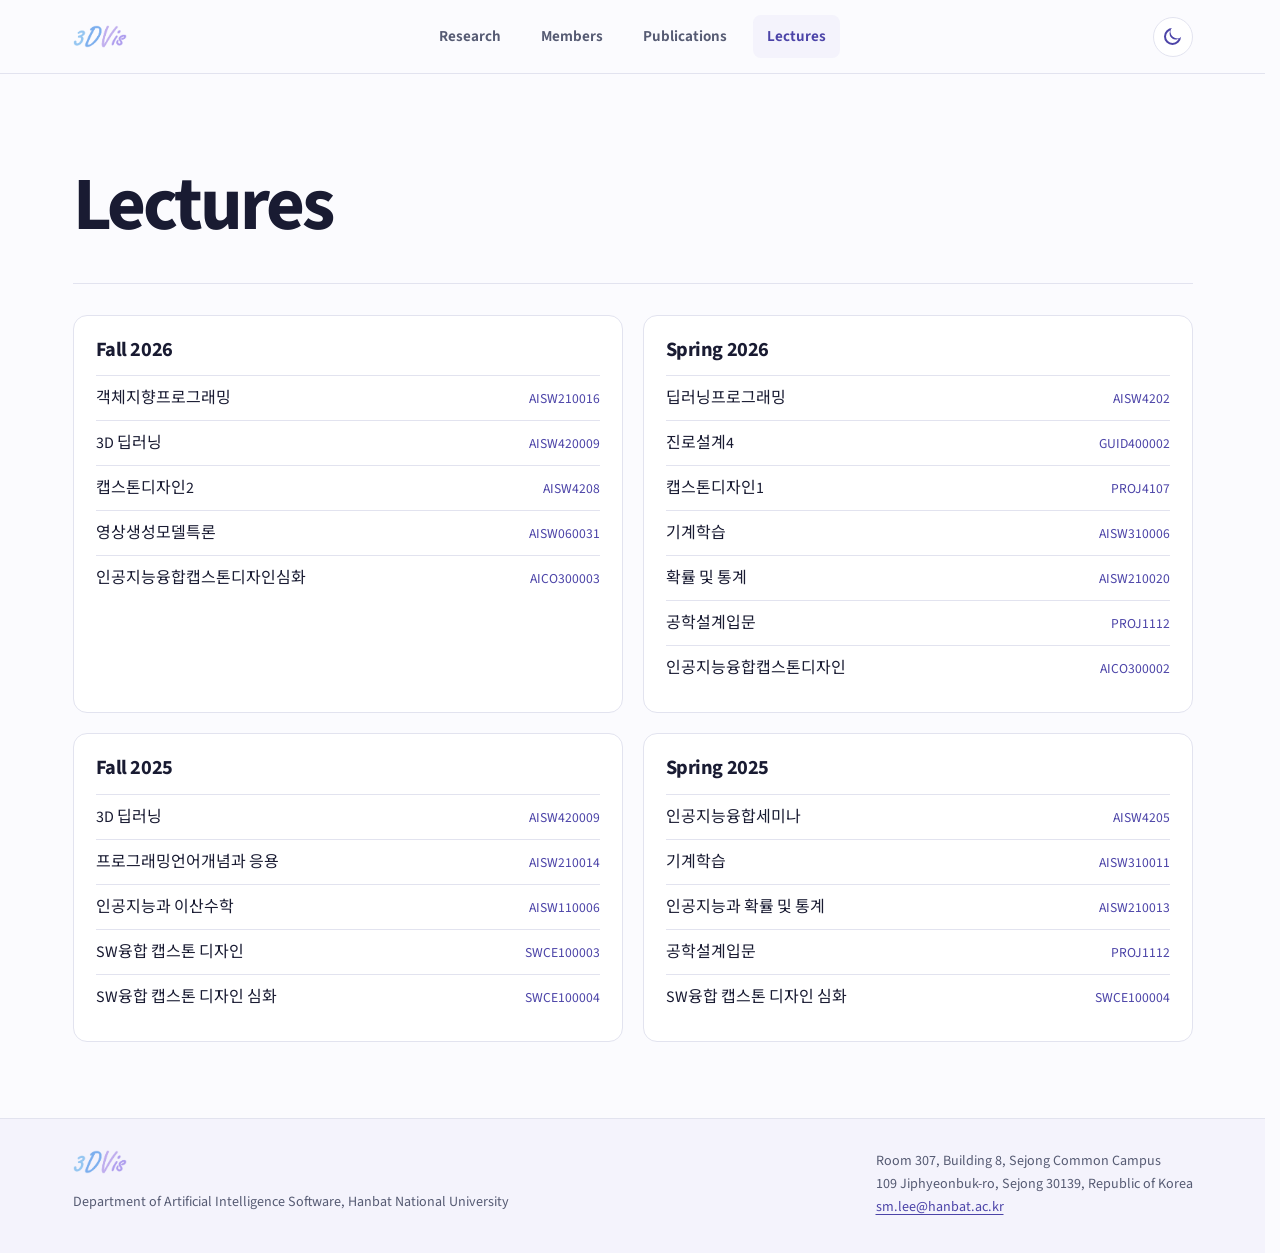
==== commit 5cc38cc0: "Rename Teaching to Lectures across the site" ====
--- a/lectures.html
+++ b/lectures.html
@@ -5,7 +5,7 @@
   <meta name="viewport" content="width=device-width, initial-scale=1">
   <meta name="description" content="Courses taught by Seongmin Lee at Hanbat National University, organized by semester.">
   <meta name="theme-color" content="#fbfbfe">
-  <title>Teaching | 3DVis Lab · Hanbat National University</title>
+  <title>Lectures | 3DVis Lab · Hanbat National University</title>
   <link rel="icon" href="./logo.png" type="image/png">
   <link rel="stylesheet" href="./site.css?v=header-stable-1">
   <script>try{if(localStorage.getItem('3dvis-theme')==='dark')document.documentElement.dataset.theme='dark'}catch{}</script>
@@ -16,13 +16,13 @@
   <header class="site-header">
     <div class="wrap header-inner">
       <a class="brand" href="./" aria-label="3DVis Lab home"><img src="./logo.png" alt="" width="59" height="26"></a>
-      <nav class="primary-nav" aria-label="Main navigation"><a href="./research.html">Research</a><a href="./members.html">Members</a><a href="./publications.html">Publications</a><a href="./lectures.html" aria-current="page">Teaching</a></nav>
+      <nav class="primary-nav" aria-label="Main navigation"><a href="./research.html">Research</a><a href="./members.html">Members</a><a href="./publications.html">Publications</a><a href="./lectures.html" aria-current="page">Lectures</a></nav>
       <button class="theme-toggle" type="button" aria-label="Switch to dark theme" aria-pressed="false"><span aria-hidden="true" class="theme-icon"></span></button>
     </div>
   </header>
   <main id="main">
     <div class="wrap inner-page">
-      <div class="page-heading"><h1>Teaching</h1></div>
+      <div class="page-heading"><h1>Lectures</h1></div>
       <div class="term-grid"><section class="term"><h2>Fall 2026</h2><ul><li><span lang="ko">객체지향프로그래밍</span><code>AISW210016</code></li><li><span lang="ko">3D 딥러닝</span><code>AISW420009</code></li><li><span lang="ko">캡스톤디자인2</span><code>AISW4208</code></li><li><span lang="ko">영상생성모델특론</span><code>AISW060031</code></li><li><span lang="ko">인공지능융합캡스톤디자인심화</span><code>AICO300003</code></li></ul></section><section class="term"><h2>Spring 2026</h2><ul><li><span lang="ko">딥러닝프로그래밍</span><code>AISW4202</code></li><li><span lang="ko">진로설계4</span><code>GUID400002</code></li><li><span lang="ko">캡스톤디자인1</span><code>PROJ4107</code></li><li><span lang="ko">기계학습</span><code>AISW310006</code></li><li><span lang="ko">확률 및 통계</span><code>AISW210020</code></li><li><span lang="ko">공학설계입문</span><code>PROJ1112</code></li><li><span lang="ko">인공지능융합캡스톤디자인</span><code>AICO300002</code></li></ul></section><section class="term"><h2>Fall 2025</h2><ul><li><span lang="ko">3D 딥러닝</span><code>AISW420009</code></li><li><span lang="ko">프로그래밍언어개념과 응용</span><code>AISW210014</code></li><li><span lang="ko">인공지능과 이산수학</span><code>AISW110006</code></li><li><span lang="ko">SW융합 캡스톤 디자인</span><code>SWCE100003</code></li><li><span lang="ko">SW융합 캡스톤 디자인 심화</span><code>SWCE100004</code></li></ul></section><section class="term"><h2>Spring 2025</h2><ul><li><span lang="ko">인공지능융합세미나</span><code>AISW4205</code></li><li><span lang="ko">기계학습</span><code>AISW310011</code></li><li><span lang="ko">인공지능과 확률 및 통계</span><code>AISW210013</code></li><li><span lang="ko">공학설계입문</span><code>PROJ1112</code></li><li><span lang="ko">SW융합 캡스톤 디자인 심화</span><code>SWCE100004</code></li></ul></section></div>
     </div></main>
   <footer class="site-footer" id="contact">
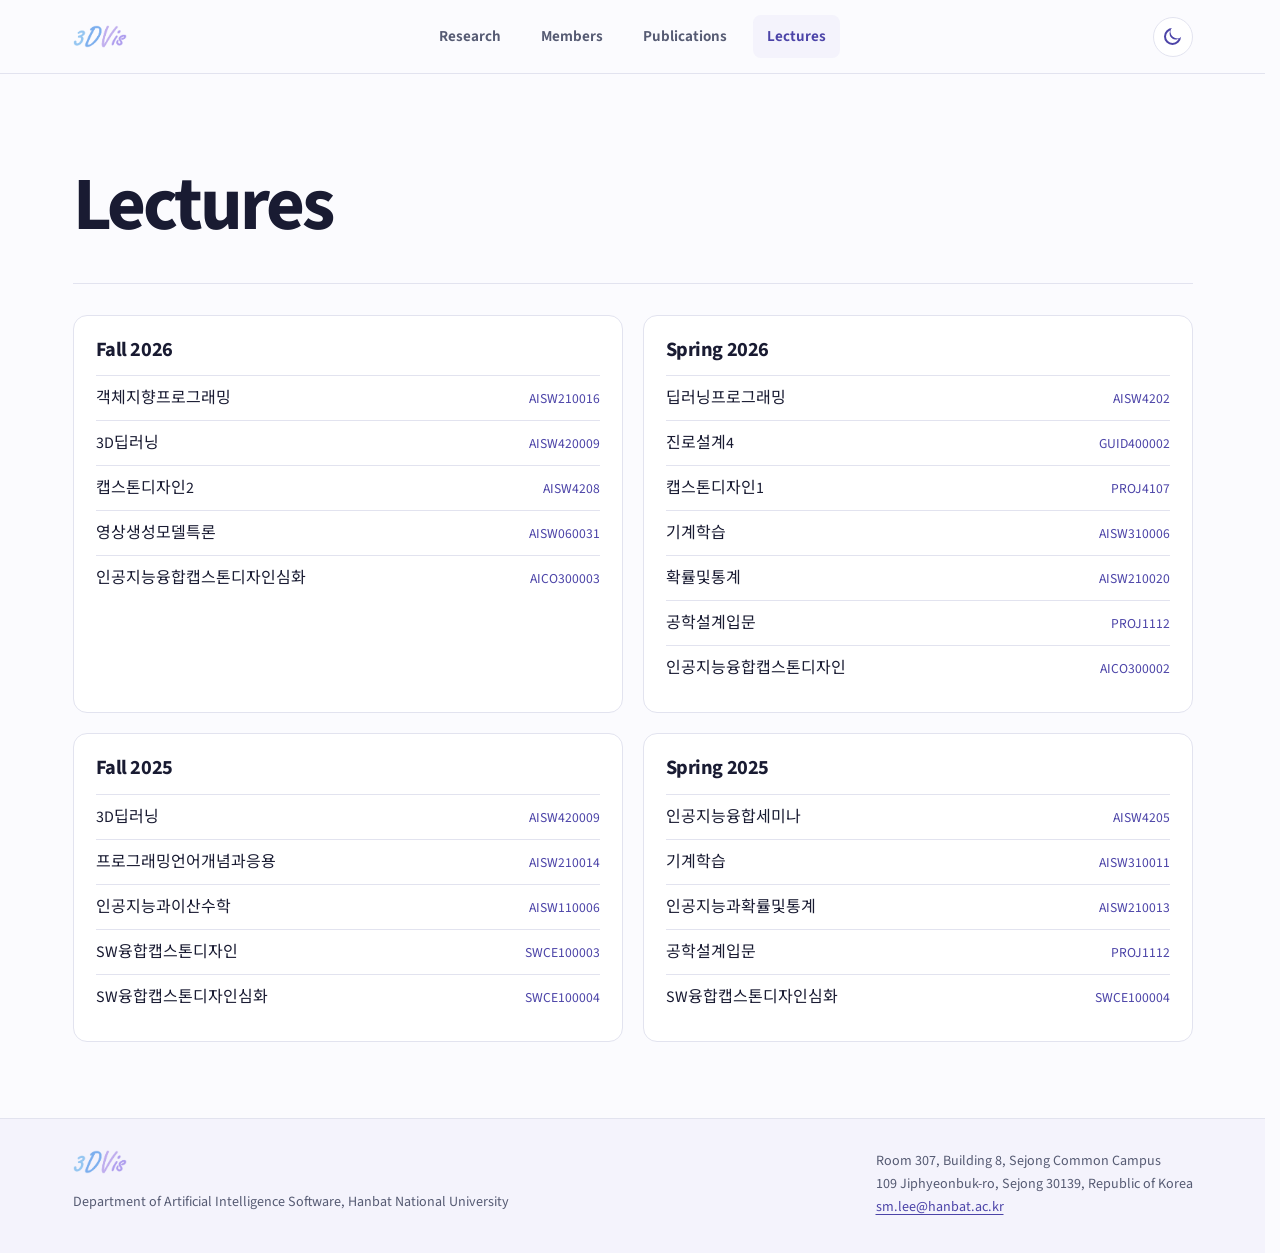
==== commit c804d3d8: "Remove spaces from lecture titles" ====
--- a/lectures.html
+++ b/lectures.html
@@ -16,14 +16,14 @@
   <header class="site-header">
     <div class="wrap header-inner">
       <a class="brand" href="./" aria-label="3DVis Lab home"><img src="./logo.png" alt="" width="59" height="26"></a>
-      <nav class="primary-nav" aria-label="Main navigation"><a href="./research.html">Research</a><a href="./members.html">Members</a><a href="./publications.html">Publications</a><a href="./lectures.html" aria-current="page">Lectures</a></nav>
+      <nav class="primary-nav" aria-label="Main navigation"><a href="./research.html?v=nav-1">Research</a><a href="./members.html">Members</a><a href="./publications.html">Publications</a><a href="./lectures.html?v=nav-2" aria-current="page">Lectures</a></nav>
       <button class="theme-toggle" type="button" aria-label="Switch to dark theme" aria-pressed="false"><span aria-hidden="true" class="theme-icon"></span></button>
     </div>
   </header>
   <main id="main">
     <div class="wrap inner-page">
       <div class="page-heading"><h1>Lectures</h1></div>
-      <div class="term-grid"><section class="term"><h2>Fall 2026</h2><ul><li><span lang="ko">객체지향프로그래밍</span><code>AISW210016</code></li><li><span lang="ko">3D 딥러닝</span><code>AISW420009</code></li><li><span lang="ko">캡스톤디자인2</span><code>AISW4208</code></li><li><span lang="ko">영상생성모델특론</span><code>AISW060031</code></li><li><span lang="ko">인공지능융합캡스톤디자인심화</span><code>AICO300003</code></li></ul></section><section class="term"><h2>Spring 2026</h2><ul><li><span lang="ko">딥러닝프로그래밍</span><code>AISW4202</code></li><li><span lang="ko">진로설계4</span><code>GUID400002</code></li><li><span lang="ko">캡스톤디자인1</span><code>PROJ4107</code></li><li><span lang="ko">기계학습</span><code>AISW310006</code></li><li><span lang="ko">확률 및 통계</span><code>AISW210020</code></li><li><span lang="ko">공학설계입문</span><code>PROJ1112</code></li><li><span lang="ko">인공지능융합캡스톤디자인</span><code>AICO300002</code></li></ul></section><section class="term"><h2>Fall 2025</h2><ul><li><span lang="ko">3D 딥러닝</span><code>AISW420009</code></li><li><span lang="ko">프로그래밍언어개념과 응용</span><code>AISW210014</code></li><li><span lang="ko">인공지능과 이산수학</span><code>AISW110006</code></li><li><span lang="ko">SW융합 캡스톤 디자인</span><code>SWCE100003</code></li><li><span lang="ko">SW융합 캡스톤 디자인 심화</span><code>SWCE100004</code></li></ul></section><section class="term"><h2>Spring 2025</h2><ul><li><span lang="ko">인공지능융합세미나</span><code>AISW4205</code></li><li><span lang="ko">기계학습</span><code>AISW310011</code></li><li><span lang="ko">인공지능과 확률 및 통계</span><code>AISW210013</code></li><li><span lang="ko">공학설계입문</span><code>PROJ1112</code></li><li><span lang="ko">SW융합 캡스톤 디자인 심화</span><code>SWCE100004</code></li></ul></section></div>
+      <div class="term-grid"><section class="term"><h2>Fall 2026</h2><ul><li><span lang="ko">객체지향프로그래밍</span><code>AISW210016</code></li><li><span lang="ko">3D딥러닝</span><code>AISW420009</code></li><li><span lang="ko">캡스톤디자인2</span><code>AISW4208</code></li><li><span lang="ko">영상생성모델특론</span><code>AISW060031</code></li><li><span lang="ko">인공지능융합캡스톤디자인심화</span><code>AICO300003</code></li></ul></section><section class="term"><h2>Spring 2026</h2><ul><li><span lang="ko">딥러닝프로그래밍</span><code>AISW4202</code></li><li><span lang="ko">진로설계4</span><code>GUID400002</code></li><li><span lang="ko">캡스톤디자인1</span><code>PROJ4107</code></li><li><span lang="ko">기계학습</span><code>AISW310006</code></li><li><span lang="ko">확률및통계</span><code>AISW210020</code></li><li><span lang="ko">공학설계입문</span><code>PROJ1112</code></li><li><span lang="ko">인공지능융합캡스톤디자인</span><code>AICO300002</code></li></ul></section><section class="term"><h2>Fall 2025</h2><ul><li><span lang="ko">3D딥러닝</span><code>AISW420009</code></li><li><span lang="ko">프로그래밍언어개념과응용</span><code>AISW210014</code></li><li><span lang="ko">인공지능과이산수학</span><code>AISW110006</code></li><li><span lang="ko">SW융합캡스톤디자인</span><code>SWCE100003</code></li><li><span lang="ko">SW융합캡스톤디자인심화</span><code>SWCE100004</code></li></ul></section><section class="term"><h2>Spring 2025</h2><ul><li><span lang="ko">인공지능융합세미나</span><code>AISW4205</code></li><li><span lang="ko">기계학습</span><code>AISW310011</code></li><li><span lang="ko">인공지능과확률및통계</span><code>AISW210013</code></li><li><span lang="ko">공학설계입문</span><code>PROJ1112</code></li><li><span lang="ko">SW융합캡스톤디자인심화</span><code>SWCE100004</code></li></ul></section></div>
     </div></main>
   <footer class="site-footer" id="contact">
     <div class="wrap footer-inner">
--- a/site.css
+++ b/site.css
@@ -78,14 +78,15 @@
 [data-theme="light"] .theme-icon::after { content: ""; position: absolute; inset: -5px -4px 3px 4px; border-radius: 50%; background: var(--surface); border-bottom: 2px solid currentColor; transform: rotate(41deg); }
 [data-theme="light"] .theme-toggle:hover .theme-icon::after { background: var(--panel); }
 [data-theme="dark"] .theme-icon { width: 11px; height: 11px; box-shadow: 0 -9px 0 -4px, 0 9px 0 -4px, 9px 0 0 -4px,-9px 0 0 -4px,6px 6px 0 -4px,-6px 6px 0 -4px,6px -6px 0 -4px,-6px -6px 0 -4px; }
-.hero { display: grid; grid-template-columns: 1fr .99fr; align-items: center; gap: clamp(24px,4.4vw,62px); padding-block: clamp(60px,7vw,104px) clamp(54px,7vw,90px); }
-.hero-content { padding-block: .75rem; }
+.hero { display: grid; grid-template-columns: 1fr .99fr; align-items: center; column-gap: clamp(24px,4.4vw,62px); padding-block: clamp(60px,7vw,104px) clamp(54px,7vw,90px); }
+.hero > .eyebrow { grid-column: 1 / -1; }
 .hero .hero-intro .hero-copy { margin-top: 0; }
-@media (min-width: 641px) { .hero-intro { margin-top: 2.5rem; } }
+@media (min-width: 641px) { .hero-intro { margin-top: 1rem; } }
 .hero-fields { margin: .65rem 0 0; padding-inline-start: 1.3em; color: var(--ink); }
-.eyebrow { display: flex; align-items: center; gap: 10px; margin-bottom: 1rem; color: var(--accent); font-size: .82rem; font-weight: 750; letter-spacing: .115em; text-transform: uppercase; }
-.rule { width: 26px; height: 2px; background: var(--accent-strong); }
+.eyebrow { display: flex; align-items: center; justify-content: center; gap: clamp(6px, 2vw, 10px); margin-bottom: 1rem; color: var(--accent); text-align: center; font-size: .82rem; font-weight: 750; letter-spacing: .115em; text-transform: uppercase; }
+.hero > .eyebrow::before,.hero > .eyebrow::after { content: ""; flex: 0 0 clamp(14px, 4vw, 26px); height: 2px; background: var(--accent-strong); }
 .hero h1 { font-size: clamp(3.1rem,6.75vw,6.45rem); line-height: .975; letter-spacing: -.05em; font-weight: 700; }
+[data-theme="light"] .hero h1 { color: #000; }
 .hero h1 span { padding-inline-end: .08em; color: var(--accent); background: var(--gradient); -webkit-background-clip: text; background-clip: text; -webkit-text-fill-color: transparent; }
 .hero-copy { max-width: 31rem; margin-top: 1.6rem; color: var(--muted); font-size: clamp(1rem,1.2vw,1.125rem); word-break: keep-all; }
 .hero-actions { margin-top: 1.6rem; display: flex; flex-wrap: wrap; gap: 10px; }
@@ -231,7 +232,7 @@
 .empty { padding: 24px; background: var(--panel); border-radius: 12px; color: var(--muted); }
 @media (max-width: 850px) {
  .wrap { width: min(1120px,calc(100% - 48px)); }
- .hero { gap: 25px; padding-block: 56px; }
+ .hero { column-gap: 25px; padding-block: 56px; }
  .hero h1 { font-size: clamp(3.05rem,8vw,5rem); }
  .research-grid { gap: 13px; }
  .home-bottom { gap: 24px; }
@@ -243,7 +244,7 @@
  .primary-nav a { font-size: .9375rem; padding: 7px 0; }
  .theme-toggle { grid-column: 2; grid-row: 1; }
  .hero { display: flex; flex-direction: column; align-items: stretch; gap: 23px; padding-block: 36px 33px; }
- .hero-content { padding: 0; }
+ .hero > .eyebrow { margin-bottom: 0; }
  .hero h1 { font-size: clamp(3.15rem,12.5vw,4.85rem); }
  .hero-copy { margin-top: 1rem; }
  .hero-actions { margin-top: 1.1rem; }
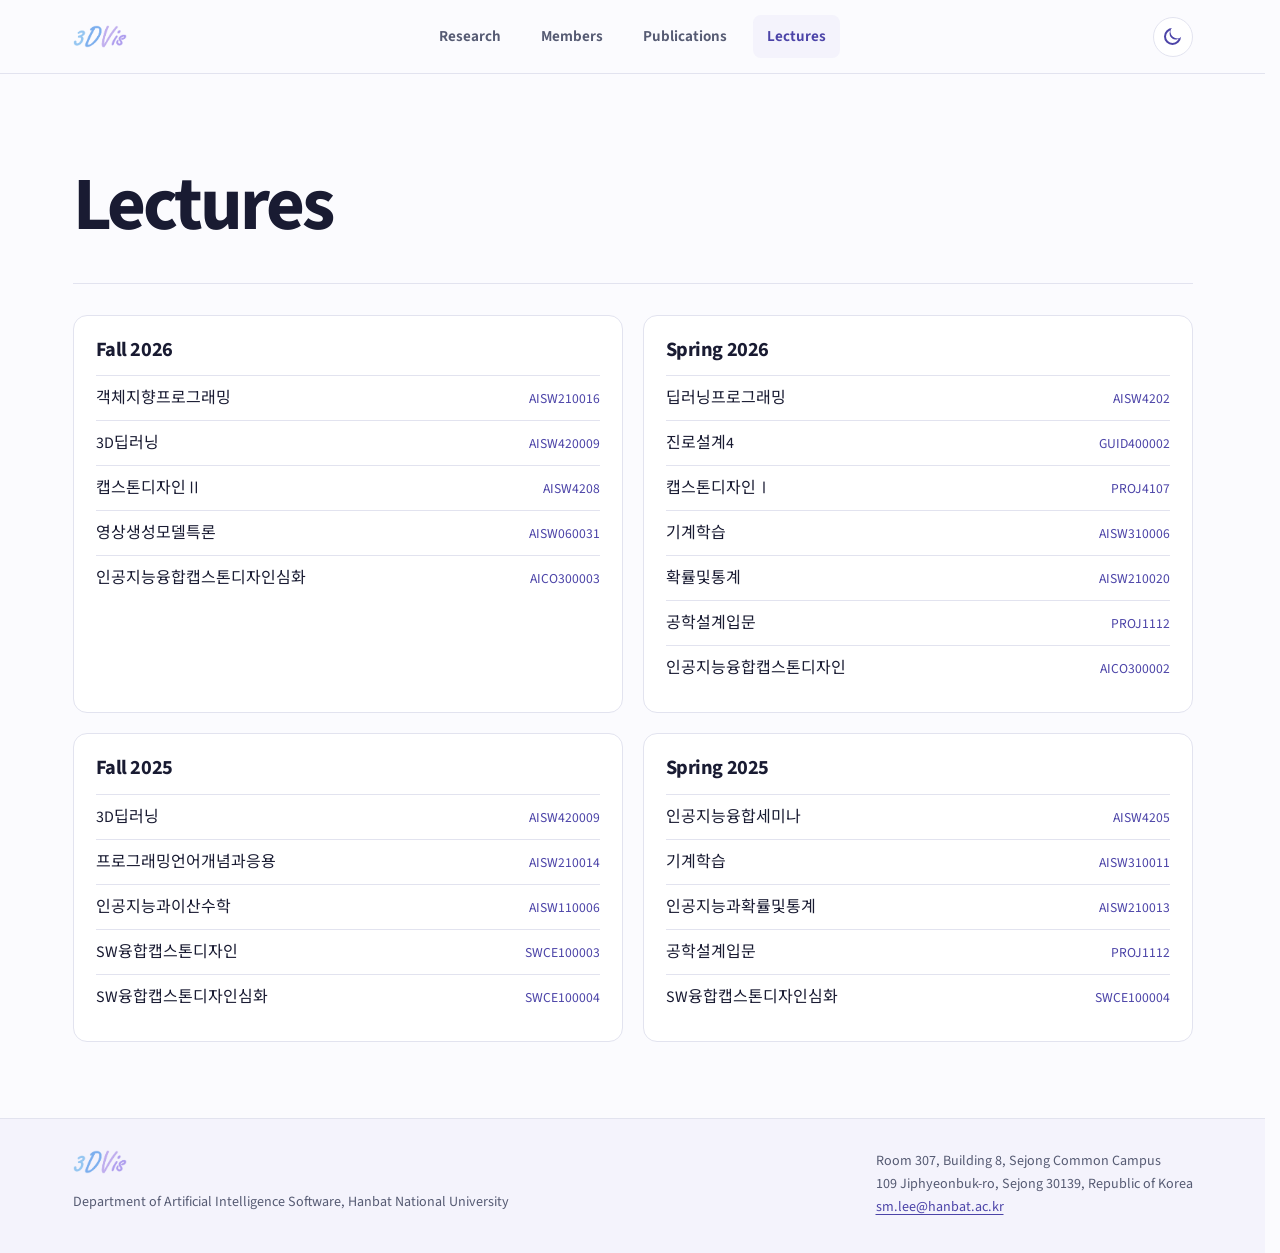
==== commit c8663bd8: "Use Roman numerals for Capstone Design courses" ====
--- a/lectures.html
+++ b/lectures.html
@@ -16,14 +16,14 @@
   <header class="site-header">
     <div class="wrap header-inner">
       <a class="brand" href="./" aria-label="3DVis Lab home"><img src="./logo.png" alt="" width="59" height="26"></a>
-      <nav class="primary-nav" aria-label="Main navigation"><a href="./research.html?v=nav-1">Research</a><a href="./members.html">Members</a><a href="./publications.html">Publications</a><a href="./lectures.html?v=nav-2" aria-current="page">Lectures</a></nav>
+      <nav class="primary-nav" aria-label="Main navigation"><a href="./research.html?v=nav-1">Research</a><a href="./members.html">Members</a><a href="./publications.html">Publications</a><a href="./lectures.html?v=nav-3" aria-current="page">Lectures</a></nav>
       <button class="theme-toggle" type="button" aria-label="Switch to dark theme" aria-pressed="false"><span aria-hidden="true" class="theme-icon"></span></button>
     </div>
   </header>
   <main id="main">
     <div class="wrap inner-page">
       <div class="page-heading"><h1>Lectures</h1></div>
-      <div class="term-grid"><section class="term"><h2>Fall 2026</h2><ul><li><span lang="ko">객체지향프로그래밍</span><code>AISW210016</code></li><li><span lang="ko">3D딥러닝</span><code>AISW420009</code></li><li><span lang="ko">캡스톤디자인2</span><code>AISW4208</code></li><li><span lang="ko">영상생성모델특론</span><code>AISW060031</code></li><li><span lang="ko">인공지능융합캡스톤디자인심화</span><code>AICO300003</code></li></ul></section><section class="term"><h2>Spring 2026</h2><ul><li><span lang="ko">딥러닝프로그래밍</span><code>AISW4202</code></li><li><span lang="ko">진로설계4</span><code>GUID400002</code></li><li><span lang="ko">캡스톤디자인1</span><code>PROJ4107</code></li><li><span lang="ko">기계학습</span><code>AISW310006</code></li><li><span lang="ko">확률및통계</span><code>AISW210020</code></li><li><span lang="ko">공학설계입문</span><code>PROJ1112</code></li><li><span lang="ko">인공지능융합캡스톤디자인</span><code>AICO300002</code></li></ul></section><section class="term"><h2>Fall 2025</h2><ul><li><span lang="ko">3D딥러닝</span><code>AISW420009</code></li><li><span lang="ko">프로그래밍언어개념과응용</span><code>AISW210014</code></li><li><span lang="ko">인공지능과이산수학</span><code>AISW110006</code></li><li><span lang="ko">SW융합캡스톤디자인</span><code>SWCE100003</code></li><li><span lang="ko">SW융합캡스톤디자인심화</span><code>SWCE100004</code></li></ul></section><section class="term"><h2>Spring 2025</h2><ul><li><span lang="ko">인공지능융합세미나</span><code>AISW4205</code></li><li><span lang="ko">기계학습</span><code>AISW310011</code></li><li><span lang="ko">인공지능과확률및통계</span><code>AISW210013</code></li><li><span lang="ko">공학설계입문</span><code>PROJ1112</code></li><li><span lang="ko">SW융합캡스톤디자인심화</span><code>SWCE100004</code></li></ul></section></div>
+      <div class="term-grid"><section class="term"><h2>Fall 2026</h2><ul><li><span lang="ko">객체지향프로그래밍</span><code>AISW210016</code></li><li><span lang="ko">3D딥러닝</span><code>AISW420009</code></li><li><span lang="ko">캡스톤디자인Ⅱ</span><code>AISW4208</code></li><li><span lang="ko">영상생성모델특론</span><code>AISW060031</code></li><li><span lang="ko">인공지능융합캡스톤디자인심화</span><code>AICO300003</code></li></ul></section><section class="term"><h2>Spring 2026</h2><ul><li><span lang="ko">딥러닝프로그래밍</span><code>AISW4202</code></li><li><span lang="ko">진로설계4</span><code>GUID400002</code></li><li><span lang="ko">캡스톤디자인Ⅰ</span><code>PROJ4107</code></li><li><span lang="ko">기계학습</span><code>AISW310006</code></li><li><span lang="ko">확률및통계</span><code>AISW210020</code></li><li><span lang="ko">공학설계입문</span><code>PROJ1112</code></li><li><span lang="ko">인공지능융합캡스톤디자인</span><code>AICO300002</code></li></ul></section><section class="term"><h2>Fall 2025</h2><ul><li><span lang="ko">3D딥러닝</span><code>AISW420009</code></li><li><span lang="ko">프로그래밍언어개념과응용</span><code>AISW210014</code></li><li><span lang="ko">인공지능과이산수학</span><code>AISW110006</code></li><li><span lang="ko">SW융합캡스톤디자인</span><code>SWCE100003</code></li><li><span lang="ko">SW융합캡스톤디자인심화</span><code>SWCE100004</code></li></ul></section><section class="term"><h2>Spring 2025</h2><ul><li><span lang="ko">인공지능융합세미나</span><code>AISW4205</code></li><li><span lang="ko">기계학습</span><code>AISW310011</code></li><li><span lang="ko">인공지능과확률및통계</span><code>AISW210013</code></li><li><span lang="ko">공학설계입문</span><code>PROJ1112</code></li><li><span lang="ko">SW융합캡스톤디자인심화</span><code>SWCE100004</code></li></ul></section></div>
     </div></main>
   <footer class="site-footer" id="contact">
     <div class="wrap footer-inner">
